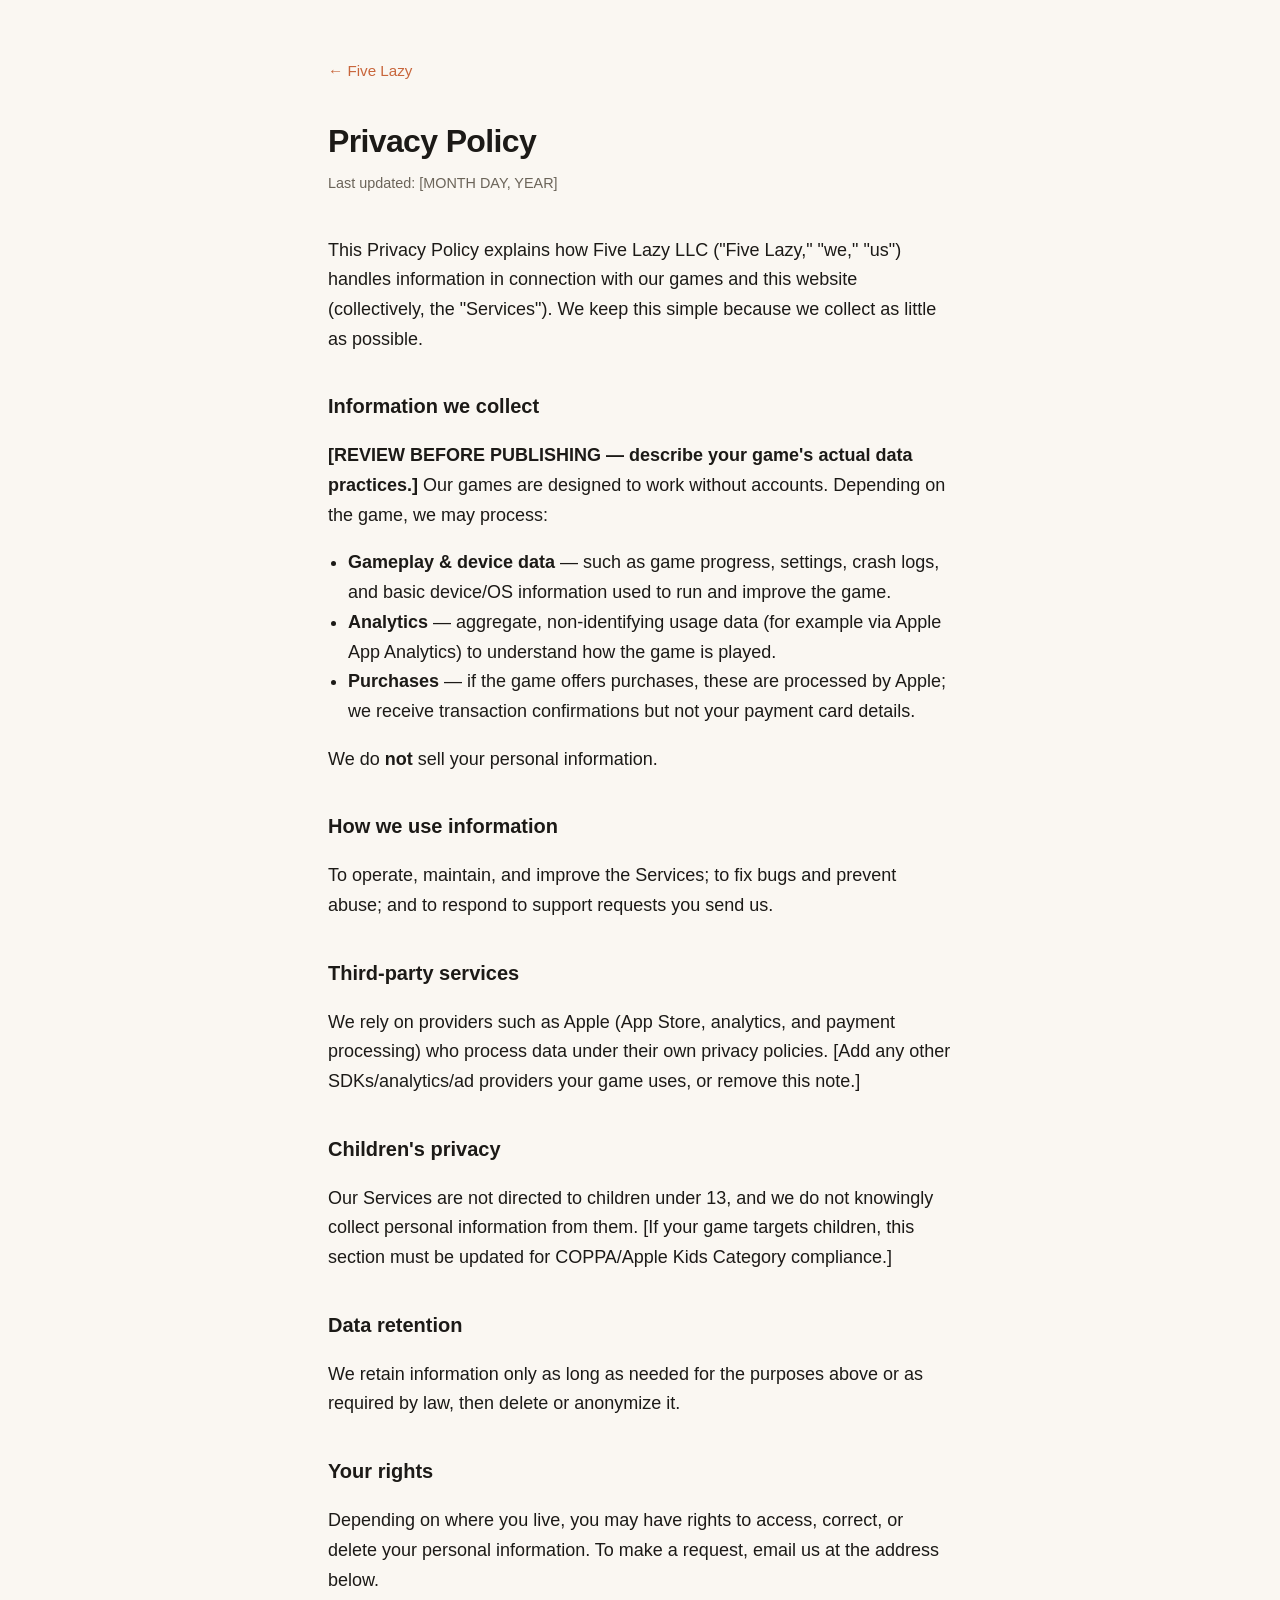
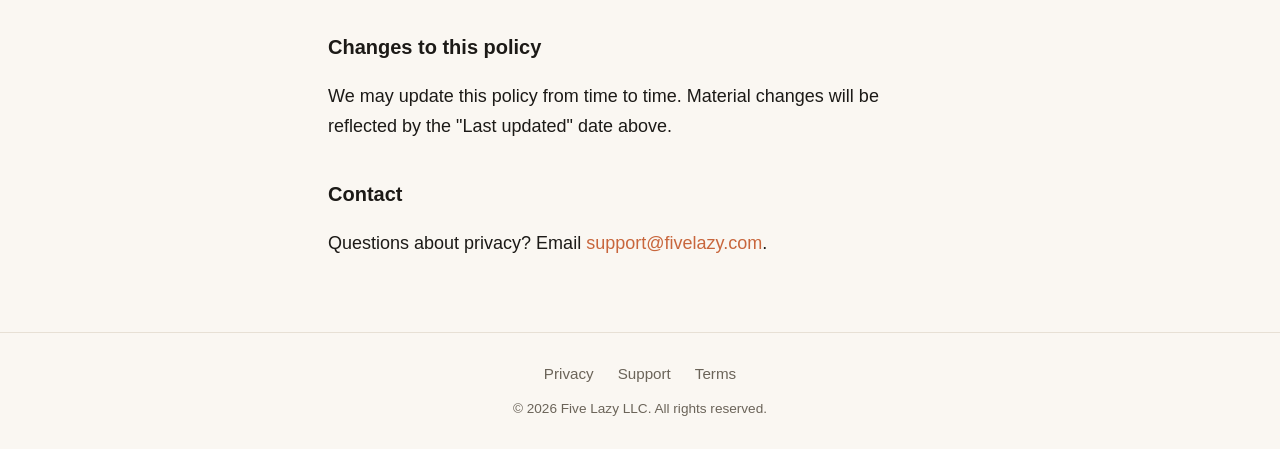
==== privacy.html @ 047fc9dd "Add Five Lazy LLC website and legal pages Landing page plus the App Store-required Privacy, Support," ====
<!DOCTYPE html>
<html lang="en">
<head>
  <meta charset="UTF-8" />
  <meta name="viewport" content="width=device-width, initial-scale=1.0" />
  <title>Privacy Policy — Five Lazy</title>
  <meta name="description" content="Five Lazy LLC privacy policy." />
  <link rel="stylesheet" href="style.css" />
</head>
<body>
  <article class="page">
    <a class="back" href="index.html">&larr; Five Lazy</a>
    <h1>Privacy Policy</h1>
    <p class="updated">Last updated: [MONTH DAY, YEAR]</p>

    <p>This Privacy Policy explains how Five Lazy LLC ("Five Lazy," "we," "us")
      handles information in connection with our games and this website
      (collectively, the "Services"). We keep this simple because we collect
      as little as possible.</p>

    <h2>Information we collect</h2>
    <p><strong>[REVIEW BEFORE PUBLISHING — describe your game's actual data
      practices.]</strong> Our games are designed to work without accounts.
      Depending on the game, we may process:</p>
    <ul>
      <li><strong>Gameplay &amp; device data</strong> — such as game progress,
        settings, crash logs, and basic device/OS information used to run and
        improve the game.</li>
      <li><strong>Analytics</strong> — aggregate, non-identifying usage data (for
        example via Apple App Analytics) to understand how the game is played.</li>
      <li><strong>Purchases</strong> — if the game offers purchases, these are
        processed by Apple; we receive transaction confirmations but not your
        payment card details.</li>
    </ul>
    <p>We do <strong>not</strong> sell your personal information.</p>

    <h2>How we use information</h2>
    <p>To operate, maintain, and improve the Services; to fix bugs and prevent
      abuse; and to respond to support requests you send us.</p>

    <h2>Third-party services</h2>
    <p>We rely on providers such as Apple (App Store, analytics, and payment
      processing) who process data under their own privacy policies. [Add any
      other SDKs/analytics/ad providers your game uses, or remove this note.]</p>

    <h2>Children's privacy</h2>
    <p>Our Services are not directed to children under 13, and we do not knowingly
      collect personal information from them. [If your game targets children,
      this section must be updated for COPPA/Apple Kids Category compliance.]</p>

    <h2>Data retention</h2>
    <p>We retain information only as long as needed for the purposes above or as
      required by law, then delete or anonymize it.</p>

    <h2>Your rights</h2>
    <p>Depending on where you live, you may have rights to access, correct, or
      delete your personal information. To make a request, email us at the
      address below.</p>

    <h2>Changes to this policy</h2>
    <p>We may update this policy from time to time. Material changes will be
      reflected by the "Last updated" date above.</p>

    <h2>Contact</h2>
    <p>Questions about privacy? Email
      <a href="mailto:support@fivelazy.com">support@fivelazy.com</a>.</p>
  </article>
  <footer class="site-footer">
    <nav>
      <a href="privacy.html">Privacy</a>
      <a href="support.html">Support</a>
      <a href="terms.html">Terms</a>
    </nav>
    <p class="legal">&copy; 2026 Five Lazy LLC. All rights reserved.</p>
  </footer>
</body>
</html>
---- style.css ----
:root {
  --bg: #faf7f2;
  --ink: #1c1a17;
  --muted: #6b6459;
  --accent: #c8663c;
  --line: #e7e0d5;
  --maxw: 42rem;
}
@media (prefers-color-scheme: dark) {
  :root {
    --bg: #17140f;
    --ink: #f2ede4;
    --muted: #a79f92;
    --accent: #e0895f;
    --line: #2c2820;
  }
}
* { box-sizing: border-box; }
html { -webkit-text-size-adjust: 100%; }
body {
  margin: 0;
  background: var(--bg);
  color: var(--ink);
  font: 400 18px/1.65 -apple-system, BlinkMacSystemFont, "Segoe UI", Roboto, Helvetica, Arial, sans-serif;
  display: flex;
  flex-direction: column;
  min-height: 100vh;
}
a { color: var(--accent); text-decoration: none; }
a:hover { text-decoration: underline; }

/* Landing hero */
.hero {
  flex: 1;
  display: flex;
  align-items: center;
  justify-content: center;
  padding: 3rem 1.5rem;
  text-align: center;
}
.wrap { max-width: var(--maxw); }
.wordmark {
  font-size: clamp(3rem, 12vw, 6rem);
  line-height: 1;
  letter-spacing: -0.03em;
  margin: 0 0 1rem;
  font-weight: 800;
}
.tagline { font-size: clamp(1.1rem, 3.5vw, 1.5rem); color: var(--muted); margin: 0 0 2rem; }
.soon { color: var(--muted); }

/* Content pages */
.page { flex: 1; width: 100%; max-width: var(--maxw); margin: 0 auto; padding: 3.5rem 1.5rem; }
.page h1 { font-size: 2rem; letter-spacing: -0.02em; margin: 0 0 0.25rem; }
.page .updated { color: var(--muted); font-size: 0.9rem; margin: 0 0 2.5rem; }
.page h2 { font-size: 1.25rem; margin: 2.25rem 0 0.5rem; }
.page p, .page li { color: var(--ink); }
.page ul { padding-left: 1.25rem; }
.back { display: inline-block; margin-bottom: 2rem; font-size: 0.95rem; }

/* Footer */
.site-footer {
  border-top: 1px solid var(--line);
  padding: 1.75rem 1.5rem;
  text-align: center;
}
.site-footer nav { display: flex; gap: 1.5rem; justify-content: center; flex-wrap: wrap; margin-bottom: 0.75rem; }
.site-footer nav a { color: var(--muted); font-size: 0.95rem; }
.legal { color: var(--muted); font-size: 0.85rem; margin: 0; }
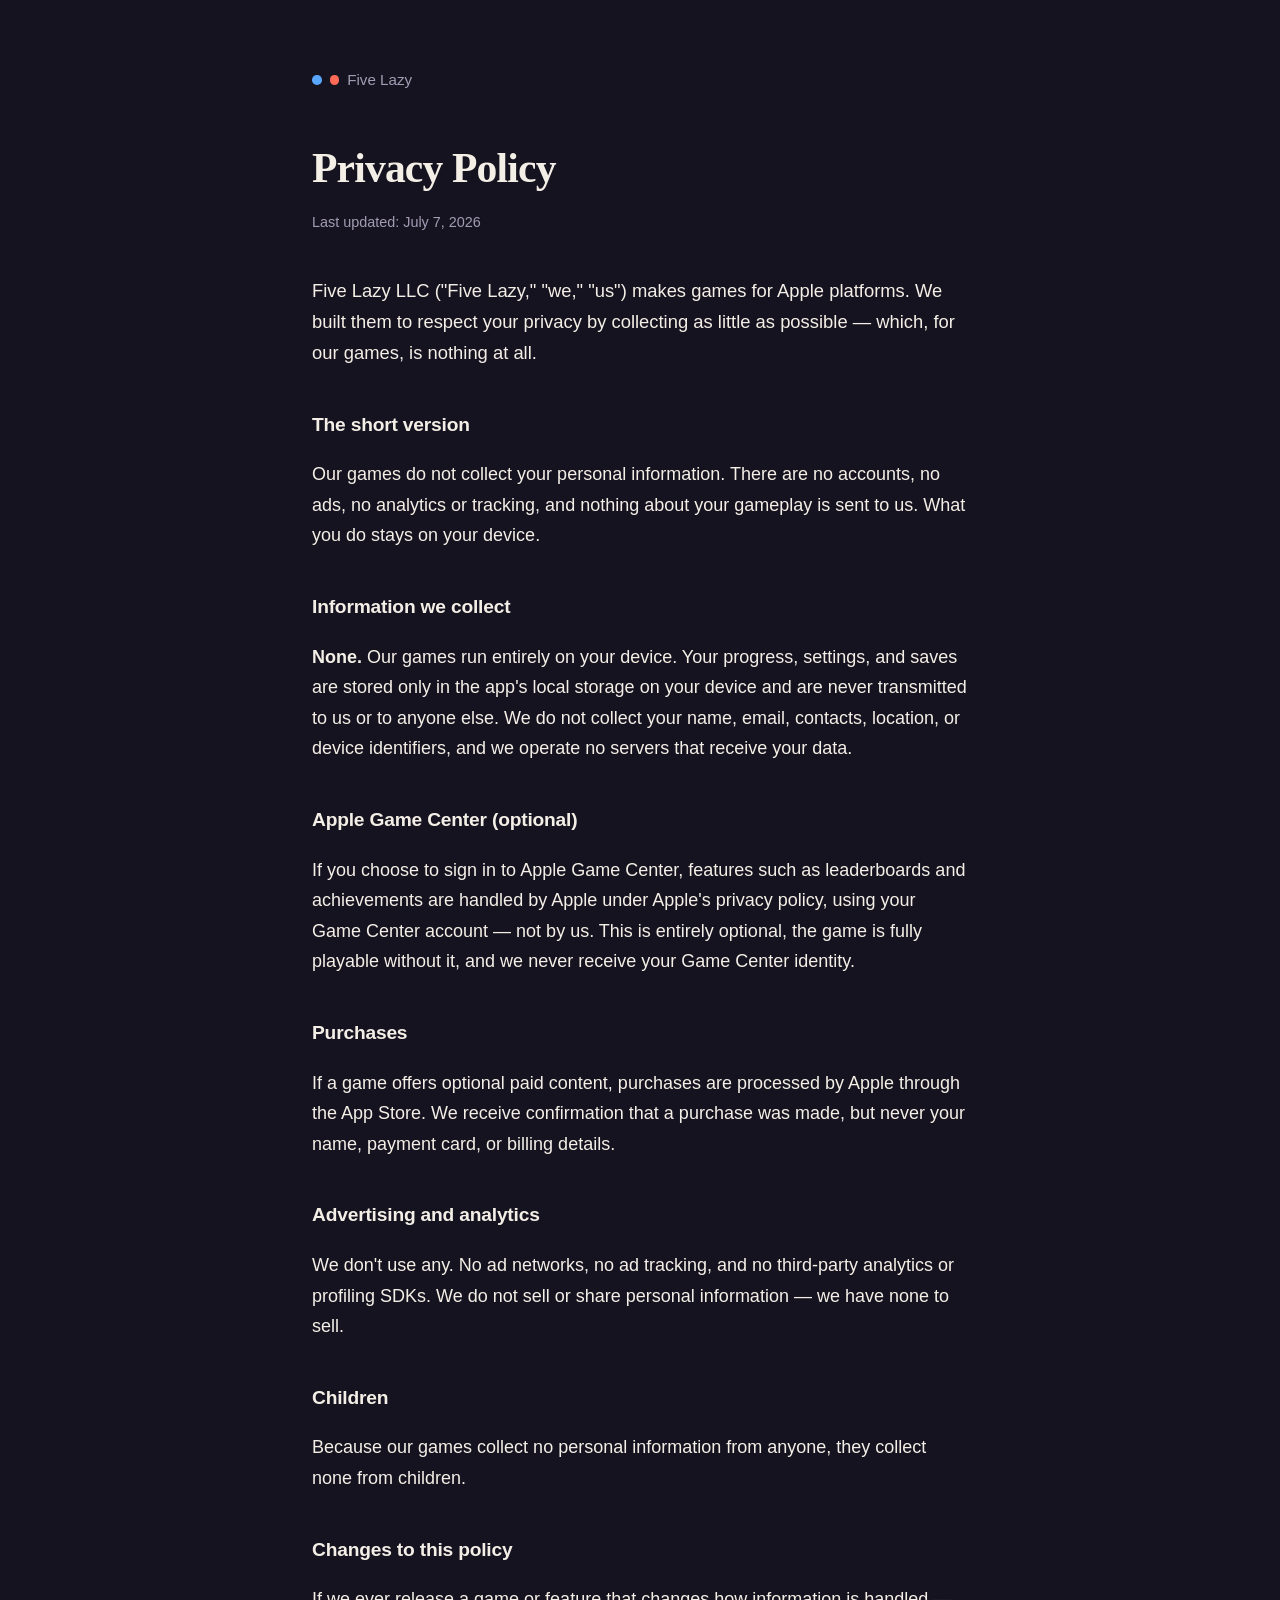
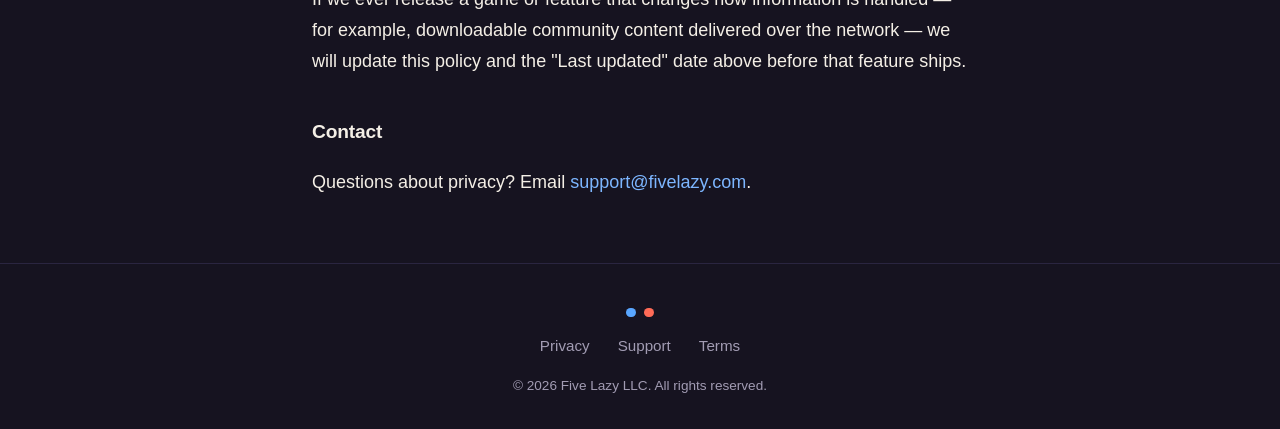
==== commit d5202dc7: "Finalize legal pages and restyle site Rewrite Privacy and Terms with real content (no placeholders, " ====
--- a/privacy.html
+++ b/privacy.html
@@ -4,68 +4,66 @@
   <meta charset="UTF-8" />
   <meta name="viewport" content="width=device-width, initial-scale=1.0" />
   <title>Privacy Policy — Five Lazy</title>
-  <meta name="description" content="Five Lazy LLC privacy policy." />
+  <meta name="description" content="Five Lazy games collect no personal information. Here's what that means." />
   <link rel="stylesheet" href="style.css" />
 </head>
 <body>
   <article class="page">
-    <a class="back" href="index.html">&larr; Five Lazy</a>
+    <a class="back" href="index.html">
+      <span class="mark" aria-hidden="true"><span class="p"></span><span class="e"></span></span>
+      Five Lazy
+    </a>
     <h1>Privacy Policy</h1>
-    <p class="updated">Last updated: [MONTH DAY, YEAR]</p>
+    <p class="updated">Last updated: July 7, 2026</p>
 
-    <p>This Privacy Policy explains how Five Lazy LLC ("Five Lazy," "we," "us")
-      handles information in connection with our games and this website
-      (collectively, the "Services"). We keep this simple because we collect
-      as little as possible.</p>
+    <p class="lede">Five Lazy LLC ("Five Lazy," "we," "us") makes games for Apple
+      platforms. We built them to respect your privacy by collecting as little as
+      possible — which, for our games, is nothing at all.</p>
+
+    <h2>The short version</h2>
+    <p>Our games do not collect your personal information. There are no accounts,
+      no ads, no analytics or tracking, and nothing about your gameplay is sent to
+      us. What you do stays on your device.</p>
 
     <h2>Information we collect</h2>
-    <p><strong>[REVIEW BEFORE PUBLISHING — describe your game's actual data
-      practices.]</strong> Our games are designed to work without accounts.
-      Depending on the game, we may process:</p>
-    <ul>
-      <li><strong>Gameplay &amp; device data</strong> — such as game progress,
-        settings, crash logs, and basic device/OS information used to run and
-        improve the game.</li>
-      <li><strong>Analytics</strong> — aggregate, non-identifying usage data (for
-        example via Apple App Analytics) to understand how the game is played.</li>
-      <li><strong>Purchases</strong> — if the game offers purchases, these are
-        processed by Apple; we receive transaction confirmations but not your
-        payment card details.</li>
-    </ul>
-    <p>We do <strong>not</strong> sell your personal information.</p>
+    <p><strong>None.</strong> Our games run entirely on your device. Your progress,
+      settings, and saves are stored only in the app's local storage on your device
+      and are never transmitted to us or to anyone else. We do not collect your
+      name, email, contacts, location, or device identifiers, and we operate no
+      servers that receive your data.</p>
 
-    <h2>How we use information</h2>
-    <p>To operate, maintain, and improve the Services; to fix bugs and prevent
-      abuse; and to respond to support requests you send us.</p>
+    <h2>Apple Game Center (optional)</h2>
+    <p>If you choose to sign in to Apple Game Center, features such as leaderboards
+      and achievements are handled by Apple under Apple's privacy policy, using your
+      Game Center account — not by us. This is entirely optional, the game is fully
+      playable without it, and we never receive your Game Center identity.</p>
 
-    <h2>Third-party services</h2>
-    <p>We rely on providers such as Apple (App Store, analytics, and payment
-      processing) who process data under their own privacy policies. [Add any
-      other SDKs/analytics/ad providers your game uses, or remove this note.]</p>
+    <h2>Purchases</h2>
+    <p>If a game offers optional paid content, purchases are processed by Apple
+      through the App Store. We receive confirmation that a purchase was made, but
+      never your name, payment card, or billing details.</p>
 
-    <h2>Children's privacy</h2>
-    <p>Our Services are not directed to children under 13, and we do not knowingly
-      collect personal information from them. [If your game targets children,
-      this section must be updated for COPPA/Apple Kids Category compliance.]</p>
+    <h2>Advertising and analytics</h2>
+    <p>We don't use any. No ad networks, no ad tracking, and no third-party
+      analytics or profiling SDKs. We do not sell or share personal information —
+      we have none to sell.</p>
 
-    <h2>Data retention</h2>
-    <p>We retain information only as long as needed for the purposes above or as
-      required by law, then delete or anonymize it.</p>
-
-    <h2>Your rights</h2>
-    <p>Depending on where you live, you may have rights to access, correct, or
-      delete your personal information. To make a request, email us at the
-      address below.</p>
+    <h2>Children</h2>
+    <p>Because our games collect no personal information from anyone, they collect
+      none from children.</p>
 
     <h2>Changes to this policy</h2>
-    <p>We may update this policy from time to time. Material changes will be
-      reflected by the "Last updated" date above.</p>
+    <p>If we ever release a game or feature that changes how information is handled
+      — for example, downloadable community content delivered over the network — we
+      will update this policy and the "Last updated" date above before that feature
+      ships.</p>
 
     <h2>Contact</h2>
     <p>Questions about privacy? Email
       <a href="mailto:support@fivelazy.com">support@fivelazy.com</a>.</p>
   </article>
   <footer class="site-footer">
+    <span class="mark" aria-hidden="true"><span class="p"></span><span class="e"></span></span>
     <nav>
       <a href="privacy.html">Privacy</a>
       <a href="support.html">Support</a>
--- a/style.css
+++ b/style.css
@@ -1,19 +1,16 @@
 :root {
-  --bg: #faf7f2;
-  --ink: #1c1a17;
-  --muted: #6b6459;
-  --accent: #c8663c;
-  --line: #e7e0d5;
-  --maxw: 42rem;
-}
-@media (prefers-color-scheme: dark) {
-  :root {
-    --bg: #17140f;
-    --ink: #f2ede4;
-    --muted: #a79f92;
-    --accent: #e0895f;
-    --line: #2c2820;
-  }
+  /* Palette drawn from the game's woodcut / two-tone identity */
+  --bg: #161320;          /* screen ground */
+  --surface: #1e1a2c;     /* raised panel */
+  --ink: #f4efe6;         /* foreground ink */
+  --muted: #a29cb3;       /* secondary text */
+  --line: #2a2540;        /* hairlines */
+  --player: #59a6ff;      /* accent (player blue) */
+  --enemy: #ff6b57;       /* accent (enemy red) */
+  --link: #7db6ff;
+  --maxw: 44rem;
+  --serif: "Iowan Old Style", "Palatino Linotype", Palatino, Georgia, "Times New Roman", serif;
+  --sans: -apple-system, BlinkMacSystemFont, "Segoe UI", Roboto, Helvetica, Arial, sans-serif;
 }
 * { box-sizing: border-box; }
 html { -webkit-text-size-adjust: 100%; }
@@ -21,49 +18,70 @@
   margin: 0;
   background: var(--bg);
   color: var(--ink);
-  font: 400 18px/1.65 -apple-system, BlinkMacSystemFont, "Segoe UI", Roboto, Helvetica, Arial, sans-serif;
+  font: 400 18px/1.7 var(--sans);
+  -webkit-font-smoothing: antialiased;
   display: flex;
   flex-direction: column;
   min-height: 100vh;
 }
-a { color: var(--accent); text-decoration: none; }
-a:hover { text-decoration: underline; }
+a { color: var(--link); text-decoration: none; }
+a:hover { text-decoration: underline; text-underline-offset: 3px; }
 
-/* Landing hero */
+/* Brand mark: two dots, player vs enemy */
+.mark { display: inline-flex; gap: 0.5rem; align-items: center; }
+.mark span { width: 0.6rem; height: 0.6rem; border-radius: 50%; display: block; }
+.mark .p { background: var(--player); }
+.mark .e { background: var(--enemy); }
+
+/* ---- Landing hero ---- */
 .hero {
   flex: 1;
   display: flex;
   align-items: center;
   justify-content: center;
-  padding: 3rem 1.5rem;
+  padding: 5rem 1.5rem;
   text-align: center;
 }
 .wrap { max-width: var(--maxw); }
+.hero .mark { margin-bottom: 2.25rem; }
 .wordmark {
-  font-size: clamp(3rem, 12vw, 6rem);
+  font-family: var(--serif);
+  font-weight: 600;
+  font-size: clamp(3.25rem, 11vw, 5.5rem);
   line-height: 1;
-  letter-spacing: -0.03em;
-  margin: 0 0 1rem;
-  font-weight: 800;
+  letter-spacing: -0.02em;
+  margin: 0 0 1.25rem;
 }
-.tagline { font-size: clamp(1.1rem, 3.5vw, 1.5rem); color: var(--muted); margin: 0 0 2rem; }
-.soon { color: var(--muted); }
+.tagline {
+  font-size: clamp(1.15rem, 3.2vw, 1.5rem);
+  color: var(--ink);
+  margin: 0 auto 0.75rem;
+  max-width: 32rem;
+}
+.sub { color: var(--muted); margin: 0 auto 2.5rem; max-width: 30rem; }
+.contact { color: var(--muted); font-size: 0.98rem; }
 
-/* Content pages */
-.page { flex: 1; width: 100%; max-width: var(--maxw); margin: 0 auto; padding: 3.5rem 1.5rem; }
-.page h1 { font-size: 2rem; letter-spacing: -0.02em; margin: 0 0 0.25rem; }
+/* ---- Content pages ---- */
+.page { flex: 1; width: 100%; max-width: var(--maxw); margin: 0 auto; padding: 4rem 1.5rem 3rem; }
+.back { display: inline-flex; align-items: center; gap: 0.5rem; margin-bottom: 2.5rem; color: var(--muted); font-size: 0.95rem; }
+.page h1 { font-family: var(--serif); font-weight: 600; font-size: clamp(2rem, 6vw, 2.6rem); letter-spacing: -0.02em; margin: 0 0 0.4rem; }
 .page .updated { color: var(--muted); font-size: 0.9rem; margin: 0 0 2.5rem; }
-.page h2 { font-size: 1.25rem; margin: 2.25rem 0 0.5rem; }
+.page .lede { font-size: 1.15rem; }
+.page h2 { font-size: 1.2rem; letter-spacing: -0.01em; margin: 2.5rem 0 0.6rem; }
 .page p, .page li { color: var(--ink); }
-.page ul { padding-left: 1.25rem; }
-.back { display: inline-block; margin-bottom: 2rem; font-size: 0.95rem; }
+.page ul { padding-left: 1.2rem; }
+.page li { margin: 0.35rem 0; }
+.page strong { color: var(--ink); }
+hr.rule { border: 0; border-top: 1px solid var(--line); margin: 2.5rem 0; }
 
-/* Footer */
+/* ---- Footer ---- */
 .site-footer {
   border-top: 1px solid var(--line);
-  padding: 1.75rem 1.5rem;
+  padding: 2rem 1.5rem;
   text-align: center;
 }
-.site-footer nav { display: flex; gap: 1.5rem; justify-content: center; flex-wrap: wrap; margin-bottom: 0.75rem; }
+.site-footer .mark { margin-bottom: 1rem; }
+.site-footer nav { display: flex; gap: 1.75rem; justify-content: center; flex-wrap: wrap; margin-bottom: 0.9rem; }
 .site-footer nav a { color: var(--muted); font-size: 0.95rem; }
+.site-footer nav a:hover { color: var(--ink); }
 .legal { color: var(--muted); font-size: 0.85rem; margin: 0; }
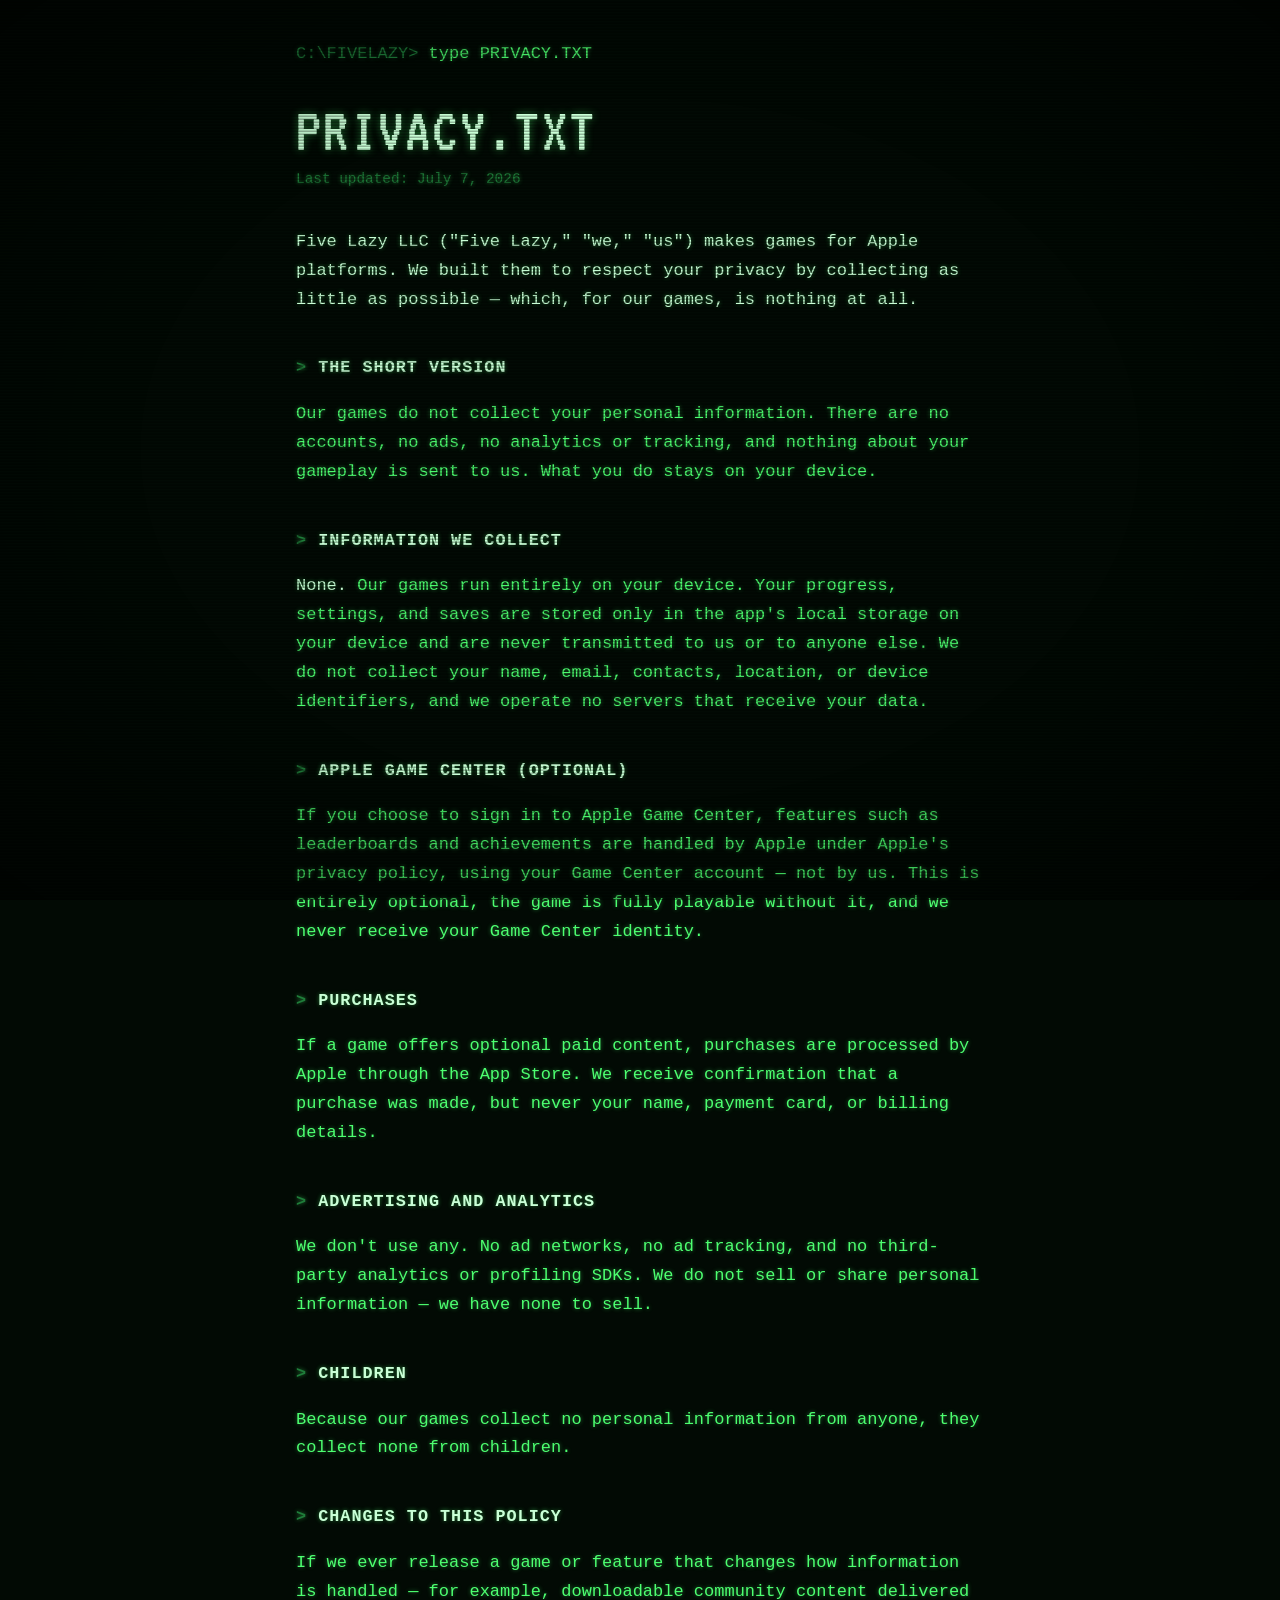
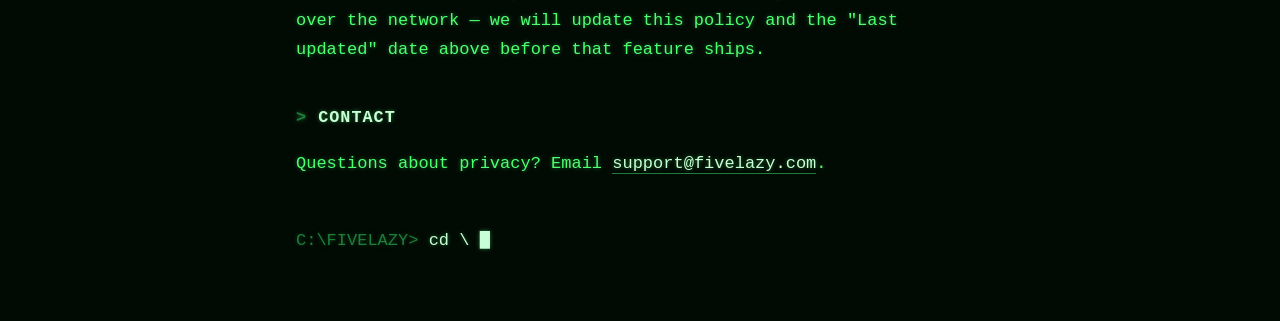
==== commit eead151c: "Restyle site as green-phosphor CRT terminal CSS Zen Garden-style redesign: DOS prompt landing, scanl" ====
--- a/privacy.html
+++ b/privacy.html
@@ -3,22 +3,23 @@
 <head>
   <meta charset="UTF-8" />
   <meta name="viewport" content="width=device-width, initial-scale=1.0" />
-  <title>Privacy Policy — Five Lazy</title>
+  <title>PRIVACY.TXT — Five Lazy</title>
   <meta name="description" content="Five Lazy games collect no personal information. Here's what that means." />
+  <meta name="theme-color" content="#020a04" />
+  <link rel="preconnect" href="https://fonts.googleapis.com" />
+  <link rel="preconnect" href="https://fonts.gstatic.com" crossorigin />
+  <link href="https://fonts.googleapis.com/css2?family=VT323&display=swap" rel="stylesheet" />
   <link rel="stylesheet" href="style.css" />
 </head>
 <body>
-  <article class="page">
-    <a class="back" href="index.html">
-      <span class="mark" aria-hidden="true"><span class="p"></span><span class="e"></span></span>
-      Five Lazy
-    </a>
-    <h1>Privacy Policy</h1>
+  <article class="terminal page">
+    <p class="cmd"><span class="prompt">C:\FIVELAZY&gt;</span> type PRIVACY.TXT</p>
+    <h1>PRIVACY.TXT</h1>
     <p class="updated">Last updated: July 7, 2026</p>
 
     <p class="lede">Five Lazy LLC ("Five Lazy," "we," "us") makes games for Apple
       platforms. We built them to respect your privacy by collecting as little as
-      possible — which, for our games, is nothing at all.</p>
+      possible &mdash; which, for our games, is nothing at all.</p>
 
     <h2>The short version</h2>
     <p>Our games do not collect your personal information. There are no accounts,
@@ -35,8 +36,8 @@
     <h2>Apple Game Center (optional)</h2>
     <p>If you choose to sign in to Apple Game Center, features such as leaderboards
       and achievements are handled by Apple under Apple's privacy policy, using your
-      Game Center account — not by us. This is entirely optional, the game is fully
-      playable without it, and we never receive your Game Center identity.</p>
+      Game Center account &mdash; not by us. This is entirely optional, the game is
+      fully playable without it, and we never receive your Game Center identity.</p>
 
     <h2>Purchases</h2>
     <p>If a game offers optional paid content, purchases are processed by Apple
@@ -45,8 +46,8 @@
 
     <h2>Advertising and analytics</h2>
     <p>We don't use any. No ad networks, no ad tracking, and no third-party
-      analytics or profiling SDKs. We do not sell or share personal information —
-      we have none to sell.</p>
+      analytics or profiling SDKs. We do not sell or share personal information
+      &mdash; we have none to sell.</p>
 
     <h2>Children</h2>
     <p>Because our games collect no personal information from anyone, they collect
@@ -54,22 +55,15 @@
 
     <h2>Changes to this policy</h2>
     <p>If we ever release a game or feature that changes how information is handled
-      — for example, downloadable community content delivered over the network — we
-      will update this policy and the "Last updated" date above before that feature
-      ships.</p>
+      &mdash; for example, downloadable community content delivered over the network
+      &mdash; we will update this policy and the "Last updated" date above before
+      that feature ships.</p>
 
     <h2>Contact</h2>
     <p>Questions about privacy? Email
       <a href="mailto:support@fivelazy.com">support@fivelazy.com</a>.</p>
+
+    <p class="back-cmd"><span class="prompt">C:\FIVELAZY&gt;</span> <a href="index.html">cd \</a> <span class="cursor">&#9608;</span></p>
   </article>
-  <footer class="site-footer">
-    <span class="mark" aria-hidden="true"><span class="p"></span><span class="e"></span></span>
-    <nav>
-      <a href="privacy.html">Privacy</a>
-      <a href="support.html">Support</a>
-      <a href="terms.html">Terms</a>
-    </nav>
-    <p class="legal">&copy; 2026 Five Lazy LLC. All rights reserved.</p>
-  </footer>
 </body>
 </html>
--- a/style.css
+++ b/style.css
@@ -1,87 +1,107 @@
+/* Five Lazy — green-phosphor CRT terminal theme */
 :root {
-  /* Palette drawn from the game's woodcut / two-tone identity */
-  --bg: #161320;          /* screen ground */
-  --surface: #1e1a2c;     /* raised panel */
-  --ink: #f4efe6;         /* foreground ink */
-  --muted: #a29cb3;       /* secondary text */
-  --line: #2a2540;        /* hairlines */
-  --player: #59a6ff;      /* accent (player blue) */
-  --enemy: #ff6b57;       /* accent (enemy red) */
-  --link: #7db6ff;
-  --maxw: 44rem;
-  --serif: "Iowan Old Style", "Palatino Linotype", Palatino, Georgia, "Times New Roman", serif;
-  --sans: -apple-system, BlinkMacSystemFont, "Segoe UI", Roboto, Helvetica, Arial, sans-serif;
+  --bg: #020a04;
+  --green: #4dff70;        /* phosphor */
+  --green-soft: #37c957;
+  --green-dim: #1f7d3a;    /* prompts, secondary */
+  --green-bright: #c9ffd6; /* emphasis */
+  --glow: rgba(77, 255, 112, 0.45);
+  --maxw: 46rem;
+  --pixel: "VT323", ui-monospace, "Courier New", monospace;
+  --mono: ui-monospace, "SF Mono", "Cascadia Code", "Segoe UI Mono", Menlo, Consolas, "Courier New", monospace;
 }
 * { box-sizing: border-box; }
 html { -webkit-text-size-adjust: 100%; }
 body {
   margin: 0;
+  min-height: 100vh;
   background: var(--bg);
-  color: var(--ink);
-  font: 400 18px/1.7 var(--sans);
-  -webkit-font-smoothing: antialiased;
+  color: var(--green);
+  font: 400 17px/1.7 var(--mono);
+  text-shadow: 0 0 4px var(--glow);
   display: flex;
   flex-direction: column;
-  min-height: 100vh;
+  overflow-x: hidden;
 }
-a { color: var(--link); text-decoration: none; }
-a:hover { text-decoration: underline; text-underline-offset: 3px; }
 
-/* Brand mark: two dots, player vs enemy */
-.mark { display: inline-flex; gap: 0.5rem; align-items: center; }
-.mark span { width: 0.6rem; height: 0.6rem; border-radius: 50%; display: block; }
-.mark .p { background: var(--player); }
-.mark .e { background: var(--enemy); }
+/* CRT overlays — scanlines + vignette/flicker. Never block clicks. */
+body::before {
+  content: "";
+  position: fixed; inset: 0; z-index: 9998; pointer-events: none;
+  background: repeating-linear-gradient(
+    to bottom,
+    rgba(0, 0, 0, 0) 0, rgba(0, 0, 0, 0) 1px,
+    rgba(0, 0, 0, 0.28) 2px, rgba(0, 0, 0, 0.28) 3px);
+}
+body::after {
+  content: "";
+  position: fixed; inset: 0; z-index: 9999; pointer-events: none;
+  background: radial-gradient(ellipse at center, rgba(0,0,0,0) 55%, rgba(0,0,0,0.55) 100%);
+  animation: flicker 4s infinite;
+}
+@keyframes flicker {
+  0%, 96%, 100% { opacity: 1; }
+  97% { opacity: 0.82; }
+  98% { opacity: 1; }
+  99% { opacity: 0.9; }
+}
+@media (prefers-reduced-motion: reduce) {
+  body::after { animation: none; }
+  .cursor { animation: none; opacity: 1; }
+}
 
-/* ---- Landing hero ---- */
-.hero {
-  flex: 1;
-  display: flex;
-  align-items: center;
-  justify-content: center;
-  padding: 5rem 1.5rem;
-  text-align: center;
+a { color: var(--green-bright); text-decoration: none; border-bottom: 1px solid var(--green-dim); }
+a:hover { background: var(--green); color: var(--bg); text-shadow: none; border-bottom-color: var(--green); }
+
+.cursor {
+  display: inline-block;
+  color: var(--green-bright);
+  animation: blink 1.1s steps(1) infinite;
 }
-.wrap { max-width: var(--maxw); }
-.hero .mark { margin-bottom: 2.25rem; }
+@keyframes blink { 0%, 49% { opacity: 1; } 50%, 100% { opacity: 0; } }
+
+.prompt { color: var(--green-dim); text-shadow: 0 0 4px rgba(31,125,58,0.5); }
+
+/* Shared terminal column */
+.terminal { width: 100%; max-width: var(--maxw); margin: 0 auto; padding: 2.5rem 1.5rem 3rem; }
+
+/* ---- Landing ---- */
+.screen { flex: 1; display: flex; align-items: center; }
+.boot { font-family: var(--mono); color: var(--green-soft); margin: 0 0 1.75rem; white-space: pre-wrap; font-size: 0.95rem; }
 .wordmark {
-  font-family: var(--serif);
-  font-weight: 600;
-  font-size: clamp(3.25rem, 11vw, 5.5rem);
-  line-height: 1;
-  letter-spacing: -0.02em;
-  margin: 0 0 1.25rem;
+  font-family: var(--pixel);
+  font-weight: 400;
+  font-size: clamp(4rem, 16vw, 8rem);
+  line-height: 0.9;
+  letter-spacing: 0.02em;
+  margin: 0 0 1.75rem;
+  color: var(--green-bright);
+  text-shadow: 0 0 10px var(--glow), 0 0 24px rgba(77,255,112,0.25);
 }
-.tagline {
-  font-size: clamp(1.15rem, 3.2vw, 1.5rem);
-  color: var(--ink);
-  margin: 0 auto 0.75rem;
-  max-width: 32rem;
-}
-.sub { color: var(--muted); margin: 0 auto 2.5rem; max-width: 30rem; }
-.contact { color: var(--muted); font-size: 0.98rem; }
+.lines p { margin: 0.35rem 0; }
+.lines .out { color: var(--green); padding-left: 0; }
+.lines .out.indent { padding-left: 1.5ch; }
 
 /* ---- Content pages ---- */
-.page { flex: 1; width: 100%; max-width: var(--maxw); margin: 0 auto; padding: 4rem 1.5rem 3rem; }
-.back { display: inline-flex; align-items: center; gap: 0.5rem; margin-bottom: 2.5rem; color: var(--muted); font-size: 0.95rem; }
-.page h1 { font-family: var(--serif); font-weight: 600; font-size: clamp(2rem, 6vw, 2.6rem); letter-spacing: -0.02em; margin: 0 0 0.4rem; }
-.page .updated { color: var(--muted); font-size: 0.9rem; margin: 0 0 2.5rem; }
-.page .lede { font-size: 1.15rem; }
-.page h2 { font-size: 1.2rem; letter-spacing: -0.01em; margin: 2.5rem 0 0.6rem; }
-.page p, .page li { color: var(--ink); }
-.page ul { padding-left: 1.2rem; }
-.page li { margin: 0.35rem 0; }
-.page strong { color: var(--ink); }
-hr.rule { border: 0; border-top: 1px solid var(--line); margin: 2.5rem 0; }
-
-/* ---- Footer ---- */
-.site-footer {
-  border-top: 1px solid var(--line);
-  padding: 2rem 1.5rem;
-  text-align: center;
+.cmd { color: var(--green-dim); margin: 0 0 2rem; }
+.cmd a { border-bottom-color: transparent; }
+.page h1 {
+  font-family: var(--pixel);
+  font-weight: 400;
+  font-size: clamp(2.6rem, 9vw, 4rem);
+  line-height: 0.95;
+  letter-spacing: 0.02em;
+  margin: 0 0 0.35rem;
+  color: var(--green-bright);
+  text-shadow: 0 0 8px var(--glow);
 }
-.site-footer .mark { margin-bottom: 1rem; }
-.site-footer nav { display: flex; gap: 1.75rem; justify-content: center; flex-wrap: wrap; margin-bottom: 0.9rem; }
-.site-footer nav a { color: var(--muted); font-size: 0.95rem; }
-.site-footer nav a:hover { color: var(--ink); }
-.legal { color: var(--muted); font-size: 0.85rem; margin: 0; }
+.page .updated { color: var(--green-dim); font-size: 0.9rem; margin: 0 0 2.25rem; }
+.page .lede { color: var(--green-bright); }
+.page h2 { font-size: 1.05rem; text-transform: uppercase; letter-spacing: 0.06em; color: var(--green-bright); margin: 2.5rem 0 0.5rem; }
+.page h2::before { content: "> "; color: var(--green-dim); }
+.page p, .page li { color: var(--green); }
+.page ul { list-style: none; padding-left: 0; }
+.page li::before { content: "- "; color: var(--green-dim); }
+.page strong { color: var(--green-bright); font-weight: 400; }
+.back-cmd { margin-top: 3rem; color: var(--green-dim); }
+.back-cmd a { border-bottom-color: transparent; }
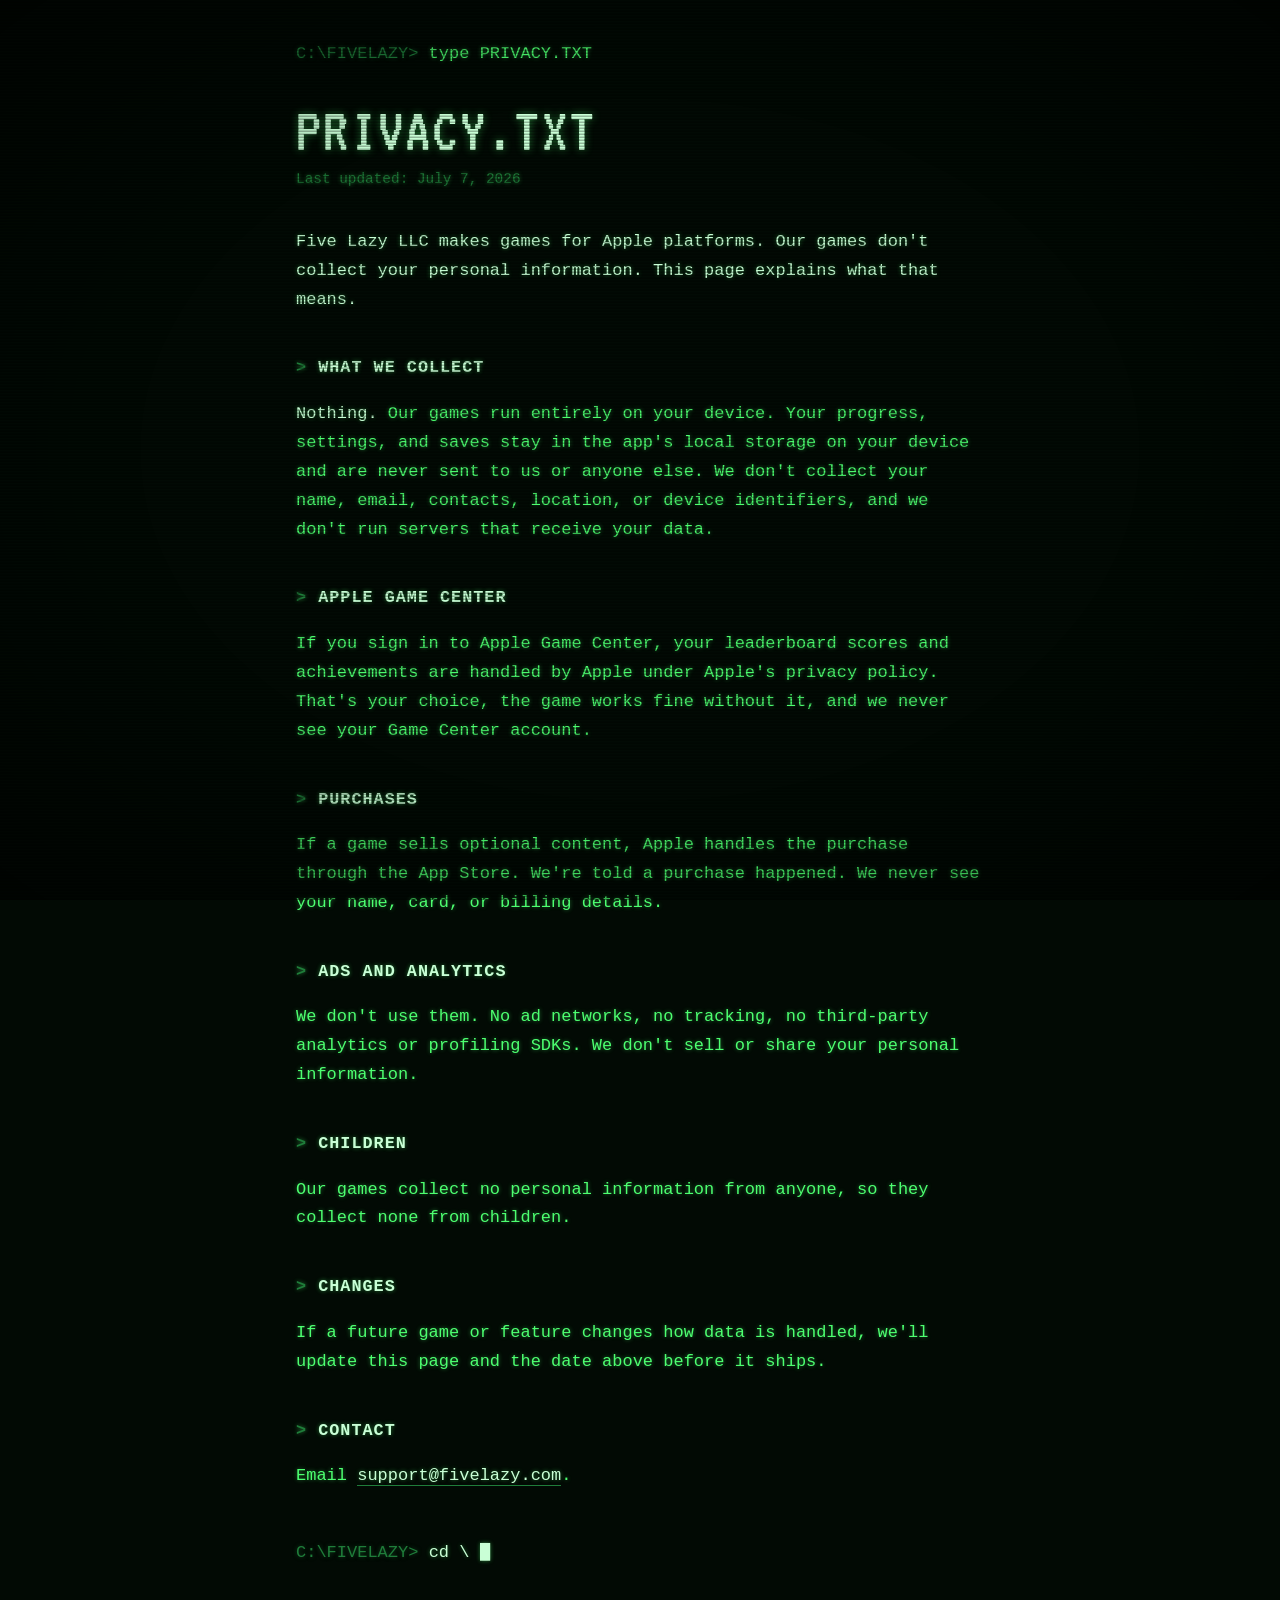
==== commit 597dc44e: "Rewrite site copy in plainer voice Drop honest/hand-crafted, remove em-dashes and rhetorical flouris" ====
--- a/privacy.html
+++ b/privacy.html
@@ -3,8 +3,8 @@
 <head>
   <meta charset="UTF-8" />
   <meta name="viewport" content="width=device-width, initial-scale=1.0" />
-  <title>PRIVACY.TXT — Five Lazy</title>
-  <meta name="description" content="Five Lazy games collect no personal information. Here's what that means." />
+  <title>PRIVACY.TXT - Five Lazy</title>
+  <meta name="description" content="Five Lazy games don't collect your personal information." />
   <meta name="theme-color" content="#020a04" />
   <link rel="preconnect" href="https://fonts.googleapis.com" />
   <link rel="preconnect" href="https://fonts.gstatic.com" crossorigin />
@@ -17,51 +17,40 @@
     <h1>PRIVACY.TXT</h1>
     <p class="updated">Last updated: July 7, 2026</p>
 
-    <p class="lede">Five Lazy LLC ("Five Lazy," "we," "us") makes games for Apple
-      platforms. We built them to respect your privacy by collecting as little as
-      possible &mdash; which, for our games, is nothing at all.</p>
+    <p class="lede">Five Lazy LLC makes games for Apple platforms. Our games don't
+      collect your personal information. This page explains what that means.</p>
 
-    <h2>The short version</h2>
-    <p>Our games do not collect your personal information. There are no accounts,
-      no ads, no analytics or tracking, and nothing about your gameplay is sent to
-      us. What you do stays on your device.</p>
+    <h2>What we collect</h2>
+    <p><strong>Nothing.</strong> Our games run entirely on your device. Your
+      progress, settings, and saves stay in the app's local storage on your device
+      and are never sent to us or anyone else. We don't collect your name, email,
+      contacts, location, or device identifiers, and we don't run servers that
+      receive your data.</p>
 
-    <h2>Information we collect</h2>
-    <p><strong>None.</strong> Our games run entirely on your device. Your progress,
-      settings, and saves are stored only in the app's local storage on your device
-      and are never transmitted to us or to anyone else. We do not collect your
-      name, email, contacts, location, or device identifiers, and we operate no
-      servers that receive your data.</p>
-
-    <h2>Apple Game Center (optional)</h2>
-    <p>If you choose to sign in to Apple Game Center, features such as leaderboards
-      and achievements are handled by Apple under Apple's privacy policy, using your
-      Game Center account &mdash; not by us. This is entirely optional, the game is
-      fully playable without it, and we never receive your Game Center identity.</p>
+    <h2>Apple Game Center</h2>
+    <p>If you sign in to Apple Game Center, your leaderboard scores and achievements
+      are handled by Apple under Apple's privacy policy. That's your choice, the
+      game works fine without it, and we never see your Game Center account.</p>
 
     <h2>Purchases</h2>
-    <p>If a game offers optional paid content, purchases are processed by Apple
-      through the App Store. We receive confirmation that a purchase was made, but
-      never your name, payment card, or billing details.</p>
+    <p>If a game sells optional content, Apple handles the purchase through the App
+      Store. We're told a purchase happened. We never see your name, card, or
+      billing details.</p>
 
-    <h2>Advertising and analytics</h2>
-    <p>We don't use any. No ad networks, no ad tracking, and no third-party
-      analytics or profiling SDKs. We do not sell or share personal information
-      &mdash; we have none to sell.</p>
+    <h2>Ads and analytics</h2>
+    <p>We don't use them. No ad networks, no tracking, no third-party analytics or
+      profiling SDKs. We don't sell or share your personal information.</p>
 
     <h2>Children</h2>
-    <p>Because our games collect no personal information from anyone, they collect
-      none from children.</p>
+    <p>Our games collect no personal information from anyone, so they collect none
+      from children.</p>
 
-    <h2>Changes to this policy</h2>
-    <p>If we ever release a game or feature that changes how information is handled
-      &mdash; for example, downloadable community content delivered over the network
-      &mdash; we will update this policy and the "Last updated" date above before
-      that feature ships.</p>
+    <h2>Changes</h2>
+    <p>If a future game or feature changes how data is handled, we'll update this
+      page and the date above before it ships.</p>
 
     <h2>Contact</h2>
-    <p>Questions about privacy? Email
-      <a href="mailto:support@fivelazy.com">support@fivelazy.com</a>.</p>
+    <p>Email <a href="mailto:support@fivelazy.com">support@fivelazy.com</a>.</p>
 
     <p class="back-cmd"><span class="prompt">C:\FIVELAZY&gt;</span> <a href="index.html">cd \</a> <span class="cursor">&#9608;</span></p>
   </article>
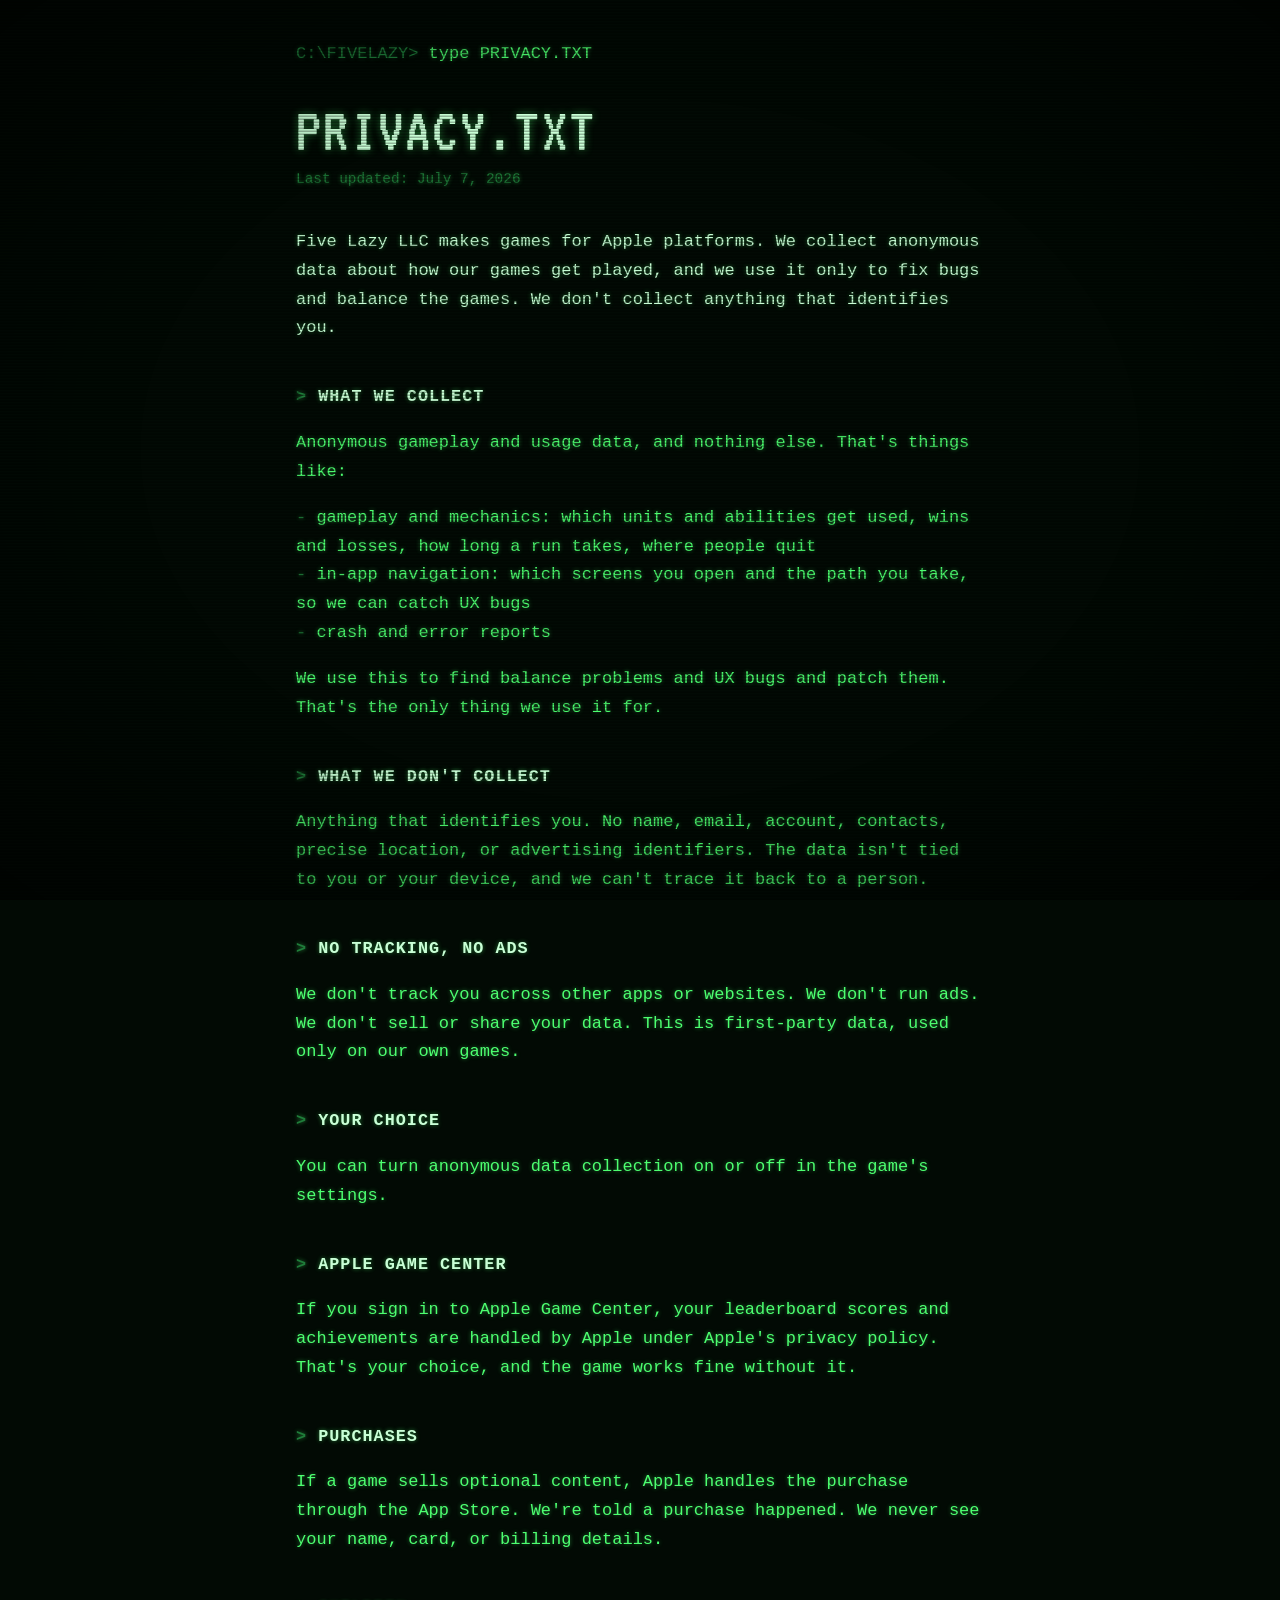
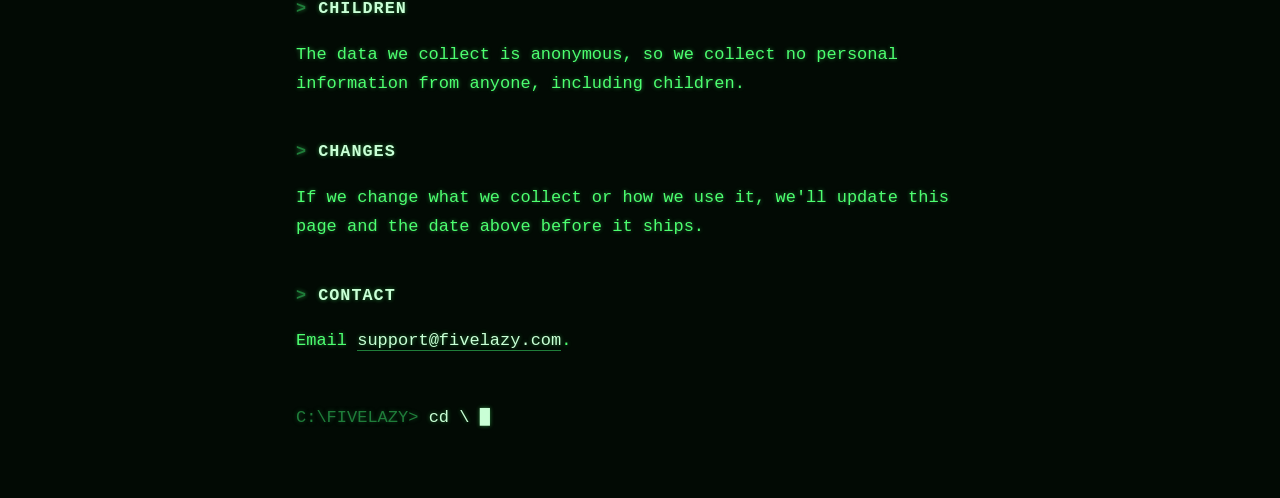
==== commit 5b81ad77: "Update privacy for anonymous gameplay telemetry Assume anonymous gameplay + in-app navigation data f" ====
--- a/privacy.html
+++ b/privacy.html
@@ -4,7 +4,7 @@
   <meta charset="UTF-8" />
   <meta name="viewport" content="width=device-width, initial-scale=1.0" />
   <title>PRIVACY.TXT - Five Lazy</title>
-  <meta name="description" content="Five Lazy games don't collect your personal information." />
+  <meta name="description" content="Five Lazy games collect anonymous gameplay data to fix bugs and balance the games. Nothing that identifies you." />
   <meta name="theme-color" content="#020a04" />
   <link rel="preconnect" href="https://fonts.googleapis.com" />
   <link rel="preconnect" href="https://fonts.gstatic.com" crossorigin />
@@ -17,37 +17,50 @@
     <h1>PRIVACY.TXT</h1>
     <p class="updated">Last updated: July 7, 2026</p>
 
-    <p class="lede">Five Lazy LLC makes games for Apple platforms. Our games don't
-      collect your personal information. This page explains what that means.</p>
+    <p class="lede">Five Lazy LLC makes games for Apple platforms. We collect
+      anonymous data about how our games get played, and we use it only to fix bugs
+      and balance the games. We don't collect anything that identifies you.</p>
 
     <h2>What we collect</h2>
-    <p><strong>Nothing.</strong> Our games run entirely on your device. Your
-      progress, settings, and saves stay in the app's local storage on your device
-      and are never sent to us or anyone else. We don't collect your name, email,
-      contacts, location, or device identifiers, and we don't run servers that
-      receive your data.</p>
+    <p>Anonymous gameplay and usage data, and nothing else. That's things like:</p>
+    <ul>
+      <li>gameplay and mechanics: which units and abilities get used, wins and losses, how long a run takes, where people quit</li>
+      <li>in-app navigation: which screens you open and the path you take, so we can catch UX bugs</li>
+      <li>crash and error reports</li>
+    </ul>
+    <p>We use this to find balance problems and UX bugs and patch them. That's the
+      only thing we use it for.</p>
+
+    <h2>What we don't collect</h2>
+    <p>Anything that identifies you. No name, email, account, contacts, precise
+      location, or advertising identifiers. The data isn't tied to you or your
+      device, and we can't trace it back to a person.</p>
+
+    <h2>No tracking, no ads</h2>
+    <p>We don't track you across other apps or websites. We don't run ads. We don't
+      sell or share your data. This is first-party data, used only on our own
+      games.</p>
+
+    <h2>Your choice</h2>
+    <p>You can turn anonymous data collection on or off in the game's settings.</p>
 
     <h2>Apple Game Center</h2>
     <p>If you sign in to Apple Game Center, your leaderboard scores and achievements
-      are handled by Apple under Apple's privacy policy. That's your choice, the
-      game works fine without it, and we never see your Game Center account.</p>
+      are handled by Apple under Apple's privacy policy. That's your choice, and the
+      game works fine without it.</p>
 
     <h2>Purchases</h2>
     <p>If a game sells optional content, Apple handles the purchase through the App
       Store. We're told a purchase happened. We never see your name, card, or
       billing details.</p>
 
-    <h2>Ads and analytics</h2>
-    <p>We don't use them. No ad networks, no tracking, no third-party analytics or
-      profiling SDKs. We don't sell or share your personal information.</p>
-
     <h2>Children</h2>
-    <p>Our games collect no personal information from anyone, so they collect none
-      from children.</p>
+    <p>The data we collect is anonymous, so we collect no personal information from
+      anyone, including children.</p>
 
     <h2>Changes</h2>
-    <p>If a future game or feature changes how data is handled, we'll update this
-      page and the date above before it ships.</p>
+    <p>If we change what we collect or how we use it, we'll update this page and the
+      date above before it ships.</p>
 
     <h2>Contact</h2>
     <p>Email <a href="mailto:support@fivelazy.com">support@fivelazy.com</a>.</p>
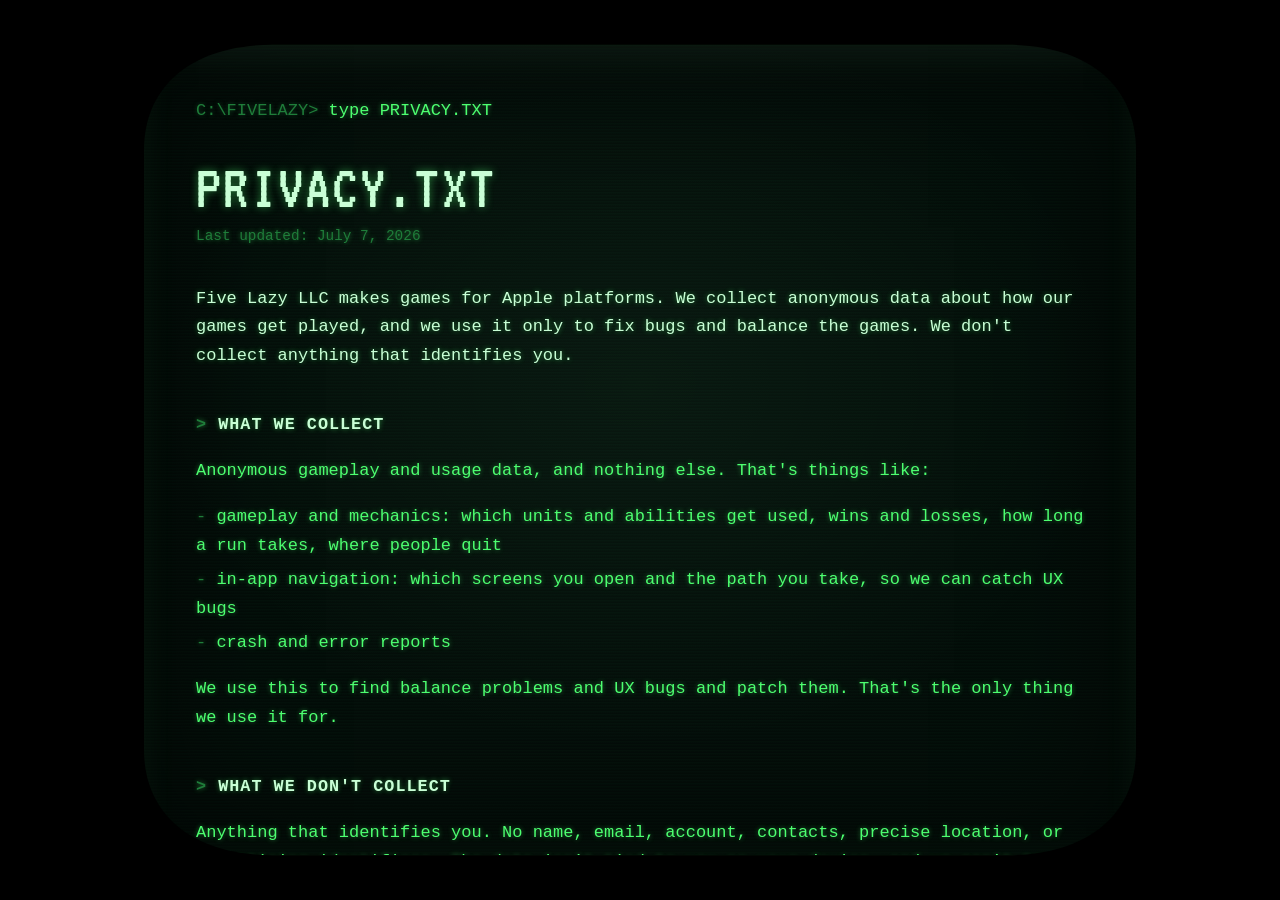
==== commit 3f1ff2e3: "Give the CRT bezier squircle corners Clip the monitor to a cubic-bezier squircle so the shape is les" ====
--- a/privacy.html
+++ b/privacy.html
@@ -12,6 +12,13 @@
   <link rel="stylesheet" href="style.css" />
 </head>
 <body>
+  <svg width="0" height="0" aria-hidden="true" focusable="false" style="position:absolute">
+    <defs>
+      <clipPath id="crt" clipPathUnits="objectBoundingBox">
+        <path d="M.13,0 L.87,0 C.9506,0 1,.0494 1,.13 L1,.87 C1,.9506 .9506,1 .87,1 L.13,1 C.0494,1 0,.9506 0,.87 L0,.13 C0,.0494 .0494,0 .13,0 Z" />
+      </clipPath>
+    </defs>
+  </svg>
   <article class="terminal page">
     <p class="cmd"><span class="prompt">C:\FIVELAZY&gt;</span> type PRIVACY.TXT</p>
     <h1>PRIVACY.TXT</h1>
--- a/style.css
+++ b/style.css
@@ -1,12 +1,15 @@
-/* Five Lazy — green-phosphor CRT terminal theme */
+/* Five Lazy — green-phosphor CRT shown as a monitor floating in a dark room.
+   Shape approach borrowed from the original w3 terminal: a bordered, rounded
+   screen box with a radial vignette, not a full-bleed overlay. */
 :root {
-  --bg: #020a04;
-  --green: #4dff70;        /* phosphor */
+  --room: #000000;         /* the dark room around the monitor */
+  --bg: #04110b;           /* the screen itself */
+  --green: #4dff70;
   --green-soft: #37c957;
-  --green-dim: #1f7d3a;    /* prompts, secondary */
-  --green-bright: #c9ffd6; /* emphasis */
+  --green-dim: #1f7d3a;
+  --green-bright: #c9ffd6;
   --glow: rgba(77, 255, 112, 0.45);
-  --maxw: 46rem;
+  --gap: clamp(14px, 3.5vw, 48px);
   --pixel: "VT323", ui-monospace, "Courier New", monospace;
   --mono: ui-monospace, "SF Mono", "Cascadia Code", "Segoe UI Mono", Menlo, Consolas, "Courier New", monospace;
 }
@@ -15,72 +18,83 @@
 body {
   margin: 0;
   min-height: 100vh;
-  background: var(--bg);
-  color: var(--green);
+  min-height: 100dvh;
+  background: var(--room);
+  display: flex;
+  justify-content: center;
+  align-items: center;
+  padding: var(--gap);
   font: 400 17px/1.7 var(--mono);
-  text-shadow: 0 0 4px var(--glow);
-  display: flex;
-  flex-direction: column;
-  overflow-x: hidden;
 }
 
-/* CRT overlays — scanlines + vignette/flicker. Never block clicks. */
-body::before {
-  content: "";
-  position: fixed; inset: 0; z-index: 9998; pointer-events: none;
-  background: repeating-linear-gradient(
-    to bottom,
-    rgba(0, 0, 0, 0) 0, rgba(0, 0, 0, 0) 1px,
-    rgba(0, 0, 0, 0.28) 2px, rgba(0, 0, 0, 0.28) 3px);
+/* The CRT: a rounded, beveled screen. The rounded corners read as curved
+   because the box is bordered and inset from the viewport, sitting in black.
+   All effects are backgrounds + inset shadows so they stay put while the
+   screen scrolls internally. */
+.terminal {
+  position: relative;
+  width: min(100%, 62rem);
+  min-height: min(74vh, 40rem);
+  max-height: calc(100dvh - 2 * var(--gap));
+  overflow: auto;
+  scrollbar-width: none;
+  padding: clamp(1.5rem, 4.5vw, 3.25rem);
+  color: var(--green);
+  text-shadow: 0 0 5px var(--glow);
+  /* bezier squircle tube shape (see #crt clip path in the HTML) */
+  clip-path: url(#crt);
+  background-color: var(--bg);
+  background-image:
+    /* center bulge: a soft lit swell toward the viewer */
+    radial-gradient(ellipse 84% 78% at 50% 42%, rgba(120, 255, 160, 0.05) 0%, rgba(0, 0, 0, 0) 58%),
+    /* scanlines */
+    repeating-linear-gradient(to bottom,
+      rgba(0, 0, 0, 0) 0, rgba(0, 0, 0, 0) 1px,
+      rgba(0, 0, 0, 0.30) 2px, rgba(0, 0, 0, 0.30) 3px);
+  box-shadow:
+    inset 0 0 130px 26px rgba(0, 0, 0, 0.55),        /* interior vignette: curved-glass falloff */
+    inset 0 0 34px 3px rgba(77, 255, 112, 0.06),     /* green edge glow */
+    inset 0 22px 60px -30px rgba(200, 255, 215, 0.14); /* top glass highlight */
+  /* drop-shadow follows the clipped squircle, unlike box-shadow */
+  filter:
+    drop-shadow(0 0 1.5px rgba(77, 255, 112, 0.35))  /* green rim tracing the curve */
+    drop-shadow(0 30px 60px rgba(0, 0, 0, 0.85));    /* depth in the room */
+  animation: flicker 6s infinite;
 }
-body::after {
-  content: "";
-  position: fixed; inset: 0; z-index: 9999; pointer-events: none;
-  background: radial-gradient(ellipse at center, rgba(0,0,0,0) 55%, rgba(0,0,0,0.55) 100%);
-  animation: flicker 4s infinite;
-}
+.terminal::-webkit-scrollbar { display: none; }
+
 @keyframes flicker {
-  0%, 96%, 100% { opacity: 1; }
-  97% { opacity: 0.82; }
-  98% { opacity: 1; }
-  99% { opacity: 0.9; }
+  0%, 92%, 100% { opacity: 1; }
+  93% { opacity: 0.94; }
+  95% { opacity: 0.99; }
+  97% { opacity: 0.92; }
 }
 @media (prefers-reduced-motion: reduce) {
-  body::after { animation: none; }
+  .terminal { animation: none; }
   .cursor { animation: none; opacity: 1; }
 }
 
 a { color: var(--green-bright); text-decoration: none; border-bottom: 1px solid var(--green-dim); }
 a:hover { background: var(--green); color: var(--bg); text-shadow: none; border-bottom-color: var(--green); }
 
-.cursor {
-  display: inline-block;
-  color: var(--green-bright);
-  animation: blink 1.1s steps(1) infinite;
-}
+.prompt { color: var(--green-dim); text-shadow: 0 0 4px rgba(31, 125, 58, 0.5); }
+.cursor { display: inline-block; color: var(--green-bright); animation: blink 1.1s steps(1) infinite; }
 @keyframes blink { 0%, 49% { opacity: 1; } 50%, 100% { opacity: 0; } }
 
-.prompt { color: var(--green-dim); text-shadow: 0 0 4px rgba(31,125,58,0.5); }
-
-/* Shared terminal column */
-.terminal { width: 100%; max-width: var(--maxw); margin: 0 auto; padding: 2.5rem 1.5rem 3rem; }
-
 /* ---- Landing ---- */
-.screen { flex: 1; display: flex; align-items: center; }
-.boot { font-family: var(--mono); color: var(--green-soft); margin: 0 0 1.75rem; white-space: pre-wrap; font-size: 0.95rem; }
+.boot { color: var(--green-soft); margin: 0 0 1.75rem; white-space: pre-wrap; font-size: 0.95rem; }
 .wordmark {
   font-family: var(--pixel);
   font-weight: 400;
-  font-size: clamp(4rem, 16vw, 8rem);
+  font-size: clamp(4rem, 15vw, 7.5rem);
   line-height: 0.9;
   letter-spacing: 0.02em;
   margin: 0 0 1.75rem;
   color: var(--green-bright);
-  text-shadow: 0 0 10px var(--glow), 0 0 24px rgba(77,255,112,0.25);
+  text-shadow: 0 0 10px var(--glow), 0 0 24px rgba(77, 255, 112, 0.25);
 }
 .lines p { margin: 0.35rem 0; }
-.lines .out { color: var(--green); padding-left: 0; }
-.lines .out.indent { padding-left: 1.5ch; }
+.lines .out { color: var(--green); }
 
 /* ---- Content pages ---- */
 .cmd { color: var(--green-dim); margin: 0 0 2rem; }
@@ -101,6 +115,7 @@
 .page h2::before { content: "> "; color: var(--green-dim); }
 .page p, .page li { color: var(--green); }
 .page ul { list-style: none; padding-left: 0; }
+.page li { margin: 0.35rem 0; }
 .page li::before { content: "- "; color: var(--green-dim); }
 .page strong { color: var(--green-bright); font-weight: 400; }
 .back-cmd { margin-top: 3rem; color: var(--green-dim); }
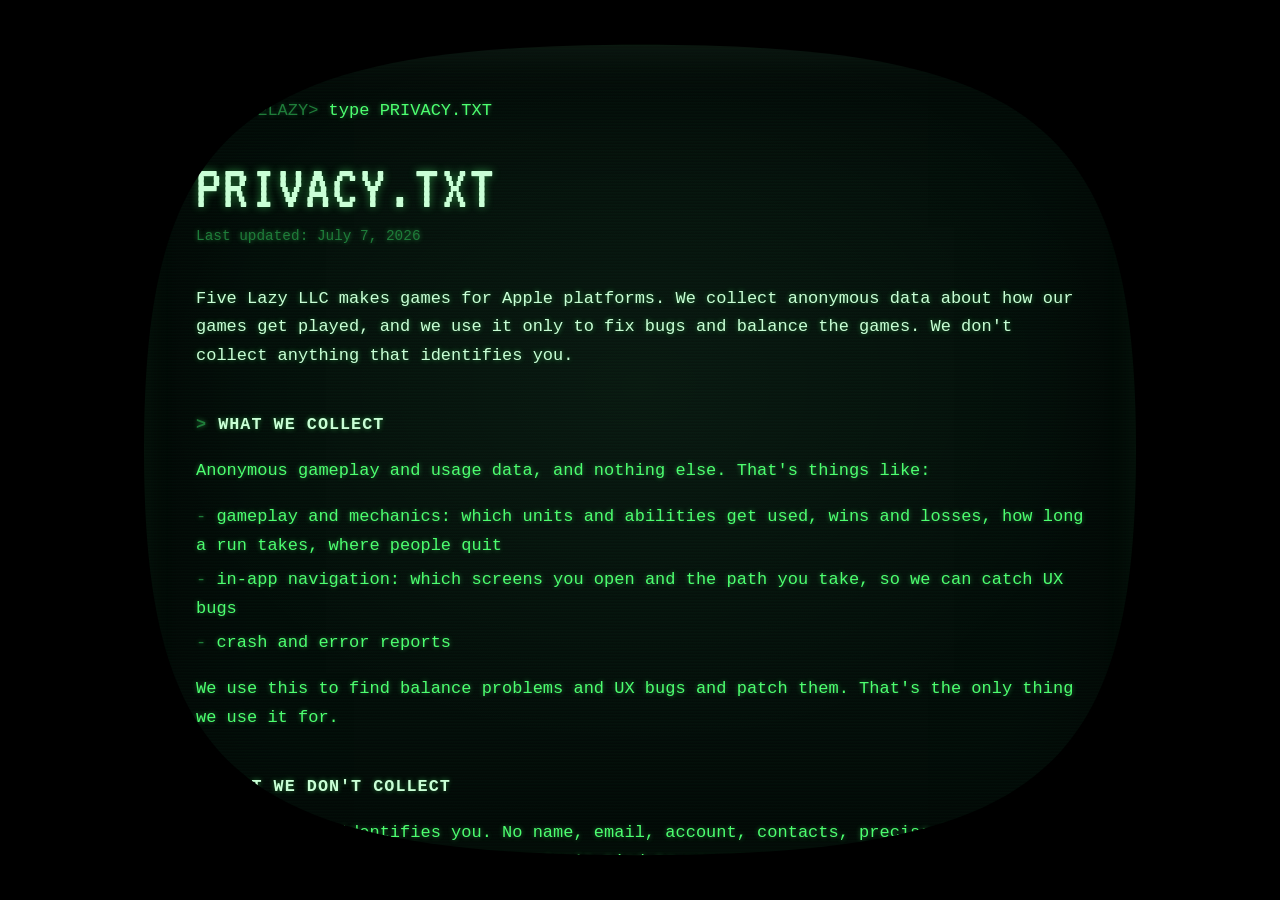
==== commit 919968c8: "Bow the CRT edges into a barrel tube Replace the squircle's straight edges with convex curves so eac" ====
--- a/privacy.html
+++ b/privacy.html
@@ -15,7 +15,7 @@
   <svg width="0" height="0" aria-hidden="true" focusable="false" style="position:absolute">
     <defs>
       <clipPath id="crt" clipPathUnits="objectBoundingBox">
-        <path d="M.13,0 L.87,0 C.9506,0 1,.0494 1,.13 L1,.87 C1,.9506 .9506,1 .87,1 L.13,1 C.0494,1 0,.9506 0,.87 L0,.13 C0,.0494 .0494,0 .13,0 Z" />
+        <path d="M.5,0 C.9,0 1,.1 1,.5 C1,.9 .9,1 .5,1 C.1,1 0,.9 0,.5 C0,.1 .1,0 .5,0 Z" />
       </clipPath>
     </defs>
   </svg>
